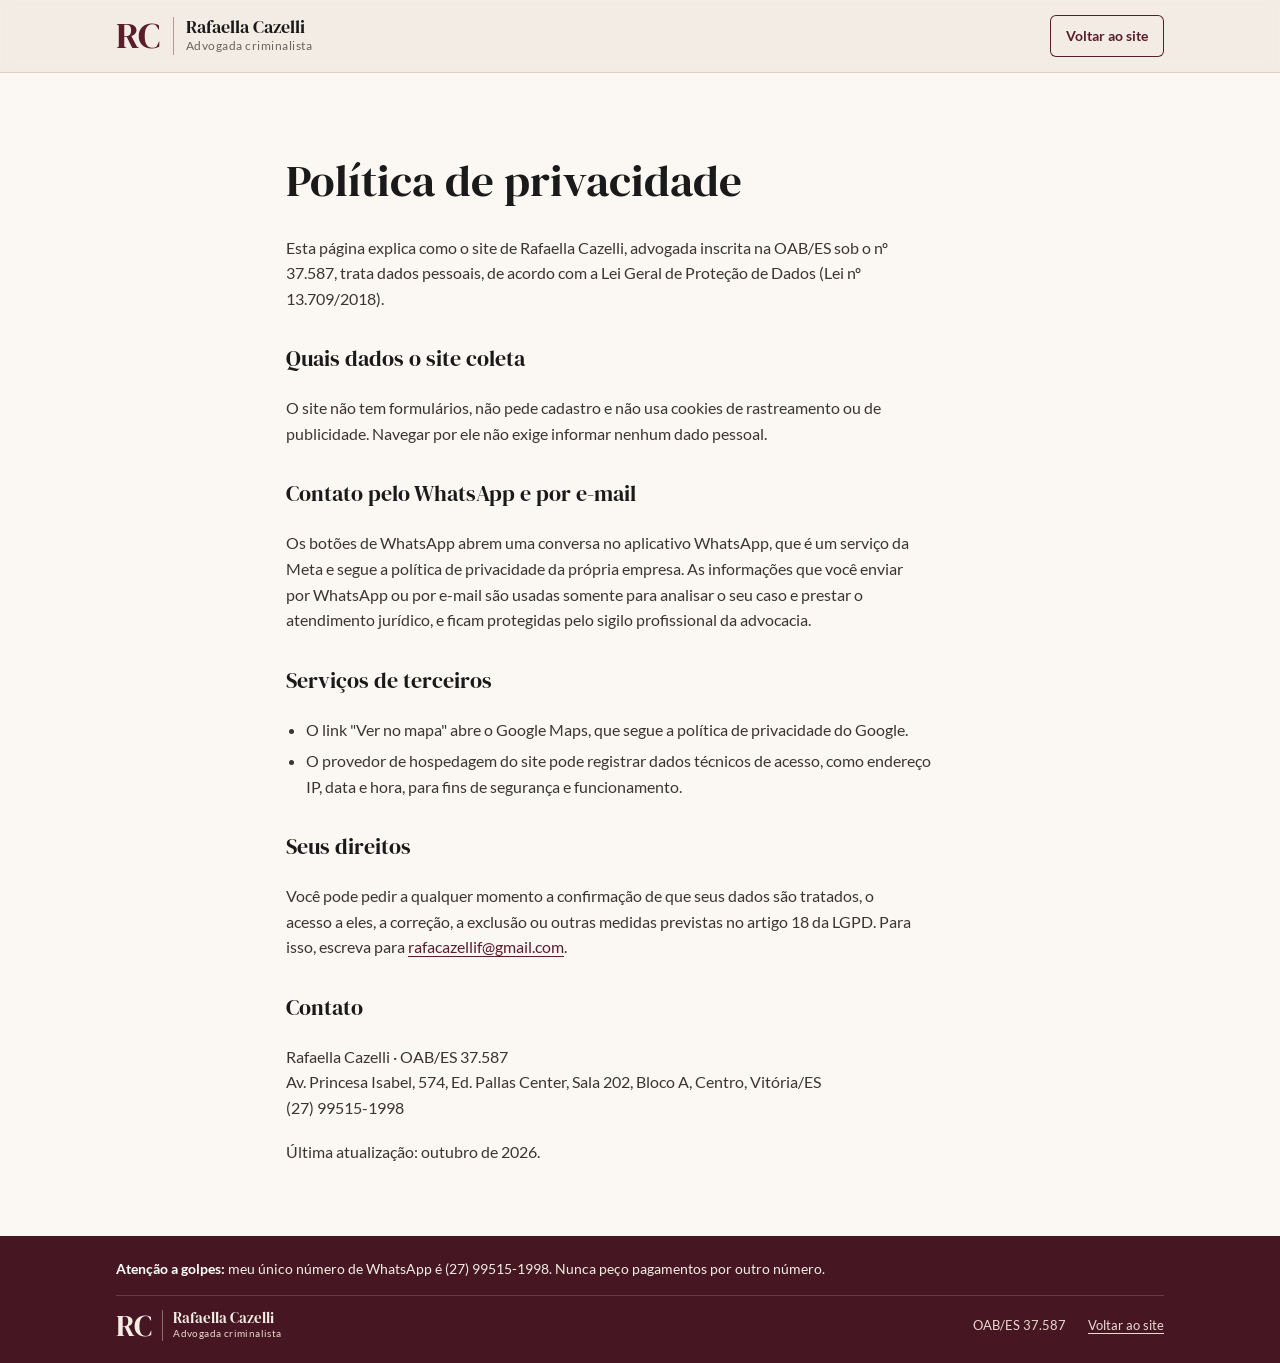
==== privacidade.html @ 1a7c9a2c "Hospeda as fontes no próprio site DM Serif Display e Lato passam a ser servidas de assets/fonts/ (wo" ====
<!doctype html>
<html lang="pt-BR">
<head>
  <meta charset="utf-8">
  <meta name="viewport" content="width=device-width, initial-scale=1, viewport-fit=cover">
  <meta http-equiv="Content-Security-Policy" content="default-src 'self'; script-src 'self'; style-src 'self'; font-src 'self'; img-src 'self' data:; connect-src 'none'; object-src 'none'; base-uri 'self'; form-action 'none'; upgrade-insecure-requests">
  <meta name="referrer" content="strict-origin-when-cross-origin">
  <title>Política de privacidade · Rafaella Cazelli</title>
  <meta name="description" content="Como o site de Rafaella Cazelli, advogada criminalista, trata dados pessoais.">
  <meta name="theme-color" content="#5a1e2b">
  <link rel="icon" type="image/png" sizes="32x32" href="assets/img/favicon-32.png">
  <link rel="apple-touch-icon" href="assets/img/apple-touch-icon.png">
  <link rel="preload" href="assets/fonts/dm-serif-display-400-latin.woff2" as="font" type="font/woff2" crossorigin>
  <link rel="preload" href="assets/fonts/lato-400-latin.woff2" as="font" type="font/woff2" crossorigin>
  <link rel="stylesheet" href="assets/css/fonts.css">
  <link rel="stylesheet" href="assets/css/style.css">
</head>
<body>
  <header class="nav">
    <div class="wrap">
      <a href="index.html" aria-label="Rafaella Cazelli, voltar ao site"><span class="lockup"><strong>RC</strong><i></i><span><b>Rafaella Cazelli</b>Advogada criminalista</span></span></a>
      <a class="btn small line" href="index.html">Voltar ao site</a>
    </div>
  </header>

  <main class="doc">
    <div class="wrap">
      <h1>Política de privacidade</h1>
      <p>Esta página explica como o site de Rafaella Cazelli, advogada inscrita na OAB/ES sob o nº 37.587, trata dados pessoais, de acordo com a Lei Geral de Proteção de Dados (Lei nº 13.709/2018).</p>

      <h2>Quais dados o site coleta</h2>
      <p>O site não tem formulários, não pede cadastro e não usa cookies de rastreamento ou de publicidade. Navegar por ele não exige informar nenhum dado pessoal.</p>

      <h2>Contato pelo WhatsApp e por e-mail</h2>
      <p>Os botões de WhatsApp abrem uma conversa no aplicativo WhatsApp, que é um serviço da Meta e segue a política de privacidade da própria empresa. As informações que você enviar por WhatsApp ou por e-mail são usadas somente para analisar o seu caso e prestar o atendimento jurídico, e ficam protegidas pelo sigilo profissional da advocacia.</p>

      <h2>Serviços de terceiros</h2>
      <ul>
        <li>O link "Ver no mapa" abre o Google Maps, que segue a política de privacidade do Google.</li>
        <li>O provedor de hospedagem do site pode registrar dados técnicos de acesso, como endereço IP, data e hora, para fins de segurança e funcionamento.</li>
      </ul>

      <h2>Seus direitos</h2>
      <p>Você pode pedir a qualquer momento a confirmação de que seus dados são tratados, o acesso a eles, a correção, a exclusão ou outras medidas previstas no artigo 18 da LGPD. Para isso, escreva para <a href="mailto:rafacazellif@gmail.com">rafacazellif@gmail.com</a>.</p>

      <h2>Contato</h2>
      <p>Rafaella Cazelli · OAB/ES 37.587<br>Av. Princesa Isabel, 574, Ed. Pallas Center, Sala 202, Bloco A, Centro, Vitória/ES<br>(27) 99515-1998</p>

      <p>Última atualização: outubro de 2026.</p>
    </div>
  </main>

  <footer class="footer">
    <div class="wrap">
      <p class="footer-alert"><b>Atenção a golpes:</b> meu único número de WhatsApp é (27) 99515-1998. Nunca peço pagamentos por outro número.</p>
      <span class="lockup on-dark small"><strong>RC</strong><i></i><span><b>Rafaella Cazelli</b>Advogada criminalista</span></span>
      <div class="footer-meta"><span>OAB/ES 37.587</span><a href="index.html">Voltar ao site</a></div>
    </div>
  </footer>
</body>
</html>
---- assets/css/fonts.css ----
/* Fontes servidas pelo próprio site (DM Serif Display e Lato, licença SIL Open Font License 1.1). */
/* DM Serif Display 400, latin-ext */
@font-face {
  font-family: "DM Serif Display";
  font-style: normal;
  font-weight: 400;
  font-display: swap;
  src: url("../fonts/dm-serif-display-400-latin-ext.woff2") format("woff2");
  unicode-range: U+0100-02BA, U+02BD-02C5, U+02C7-02CC, U+02CE-02D7, U+02DD-02FF, U+0304, U+0308, U+0329, U+1D00-1DBF, U+1E00-1E9F, U+1EF2-1EFF, U+2020, U+20A0-20AB, U+20AD-20C4, U+2113, U+2C60-2C7F, U+A720-A7FF;
}
/* DM Serif Display 400, latin */
@font-face {
  font-family: "DM Serif Display";
  font-style: normal;
  font-weight: 400;
  font-display: swap;
  src: url("../fonts/dm-serif-display-400-latin.woff2") format("woff2");
  unicode-range: U+0000-00FF, U+0131, U+0152-0153, U+02BB-02BC, U+02C6, U+02DA, U+02DC, U+0304, U+0308, U+0329, U+2000-206F, U+20AC, U+2122, U+2191, U+2193, U+2212, U+2215, U+FEFF, U+FFFD;
}
/* Lato 400, latin-ext */
@font-face {
  font-family: "Lato";
  font-style: normal;
  font-weight: 400;
  font-display: swap;
  src: url("../fonts/lato-400-latin-ext.woff2") format("woff2");
  unicode-range: U+0100-02BA, U+02BD-02C5, U+02C7-02CC, U+02CE-02D7, U+02DD-02FF, U+0304, U+0308, U+0329, U+1D00-1DBF, U+1E00-1E9F, U+1EF2-1EFF, U+2020, U+20A0-20AB, U+20AD-20C4, U+2113, U+2C60-2C7F, U+A720-A7FF;
}
/* Lato 400, latin */
@font-face {
  font-family: "Lato";
  font-style: normal;
  font-weight: 400;
  font-display: swap;
  src: url("../fonts/lato-400-latin.woff2") format("woff2");
  unicode-range: U+0000-00FF, U+0131, U+0152-0153, U+02BB-02BC, U+02C6, U+02DA, U+02DC, U+0304, U+0308, U+0329, U+2000-206F, U+20AC, U+2122, U+2191, U+2193, U+2212, U+2215, U+FEFF, U+FFFD;
}
/* Lato 700, latin-ext */
@font-face {
  font-family: "Lato";
  font-style: normal;
  font-weight: 700;
  font-display: swap;
  src: url("../fonts/lato-700-latin-ext.woff2") format("woff2");
  unicode-range: U+0100-02BA, U+02BD-02C5, U+02C7-02CC, U+02CE-02D7, U+02DD-02FF, U+0304, U+0308, U+0329, U+1D00-1DBF, U+1E00-1E9F, U+1EF2-1EFF, U+2020, U+20A0-20AB, U+20AD-20C4, U+2113, U+2C60-2C7F, U+A720-A7FF;
}
/* Lato 700, latin */
@font-face {
  font-family: "Lato";
  font-style: normal;
  font-weight: 700;
  font-display: swap;
  src: url("../fonts/lato-700-latin.woff2") format("woff2");
  unicode-range: U+0000-00FF, U+0131, U+0152-0153, U+02BB-02BC, U+02C6, U+02DA, U+02DC, U+0304, U+0308, U+0329, U+2000-206F, U+20AC, U+2122, U+2191, U+2193, U+2212, U+2215, U+FEFF, U+FFFD;
}
---- assets/css/style.css ----
/* Rafaella Cazelli · Advocacia Criminal
   Identidade: bordô, creme, cinza-quente e preto.
   Títulos em DM Serif Display, texto em Lato. */

:root {
  --wine: #5a1e2b;
  --wine-d: #461722;
  --cream: #f3ede4;
  --paper: #fbf8f3;
  --white: #ffffff;
  --stone: #6b625a;
  --ink: #1a1a1a;
  --body: #3b3532;
  --rule: #ddd2c3;
  --blush: #ecd9d0;
  --live: #2f8a57;

  --serif: "DM Serif Display", Georgia, "Times New Roman", serif;
  --sans: "Lato", system-ui, -apple-system, "Segoe UI", sans-serif;

  --gutter: clamp(16px, 5vw, 56px);
  --max: 1160px;
  --nav-h: 72px;

  color-scheme: light;
}

*, *::before, *::after { box-sizing: border-box; }

html { -webkit-text-size-adjust: 100%; }
@media (prefers-reduced-motion: no-preference) { html { scroll-behavior: smooth; } }

body {
  margin: 0;
  background: var(--cream);
  color: var(--ink);
  font-family: var(--sans);
  font-size: 16px;
  line-height: 1.6;
}

img { display: block; max-width: 100%; height: auto; }
[hidden] { display: none !important; }
a { color: inherit; text-decoration: none; }
button { font: inherit; color: inherit; }
h1, h2, h3 { font-family: var(--serif); font-weight: 400; margin: 0; text-wrap: balance; }
p { margin: 0; }

a:focus-visible, button:focus-visible, summary:focus-visible {
  outline: 2px solid var(--wine);
  outline-offset: 3px;
}

.wrap { width: 100%; max-width: var(--max); margin-inline: auto; padding-inline: var(--gutter); }

.skip {
  position: absolute; left: 16px; top: -60px; z-index: 50;
  background: var(--wine); color: var(--cream); padding: 10px 16px; border-radius: 6px; font-weight: 700;
}
.skip:focus { top: 12px; }

[id] { scroll-margin-top: calc(var(--nav-h) - 4px); }

/* ---------- Logotipo: RC + filete + nome e profissão ---------- */
.lockup { display: inline-flex; align-items: center; gap: 0.75em; font-size: 16px; flex: none; }
.lockup strong { font-family: var(--serif); font-weight: 400; font-size: 2.3em; line-height: 1; letter-spacing: 0.01em; color: var(--wine); }
.lockup i { width: 1px; align-self: stretch; background: currentColor; opacity: 0.4; color: var(--wine); }
.lockup span { display: grid; font-size: 0.78em; line-height: 1.35; letter-spacing: 0.04em; color: var(--stone); }
.lockup span b { font-family: var(--serif); font-weight: 400; font-size: 1.45em; line-height: 1.15; letter-spacing: 0; color: var(--ink); }
.lockup.on-dark strong, .lockup.on-dark i { color: var(--cream); }
.lockup.on-dark span { color: var(--blush); }
.lockup.on-dark span b { color: var(--cream); }
.lockup.small { font-size: 13px; }

/* ---------- Botões ---------- */
.btn {
  display: inline-block; padding: 13px 22px; border-radius: 6px;
  background: var(--wine); color: var(--cream);
  font-size: 15px; font-weight: 700; white-space: nowrap;
  transition: background-color .15s ease;
}
.btn:hover { background: var(--wine-d); }
.btn.line { background: transparent; color: var(--wine); box-shadow: inset 0 0 0 1px var(--wine); }
.btn.line:hover { background: rgba(90, 30, 43, 0.07); }
.btn.small { padding: 10px 16px; font-size: 14px; }

/* ---------- Topo fixo ---------- */
.nav {
  position: sticky; top: 0; z-index: 20;
  background: rgba(243, 237, 228, 0.95);
  backdrop-filter: blur(6px);
  border-bottom: 1px solid var(--rule);
}
.nav .wrap { display: flex; align-items: center; justify-content: space-between; gap: 16px; min-height: var(--nav-h); position: relative; }
.nav-links { display: flex; gap: 26px; font-size: 15px; color: var(--stone); }
.nav-links a { padding-block: 4px; border-bottom: 1px solid transparent; transition: color .15s ease, border-color .15s ease; }
.nav-links a:hover { color: var(--wine); }
.nav-links a.is-active { color: var(--wine); border-bottom-color: var(--wine); }

.menu-btn {
  display: none; align-items: center; justify-content: center; flex-direction: column; gap: 4px;
  width: 44px; height: 44px; border: 1px solid var(--rule); border-radius: 6px; background: var(--paper); cursor: pointer;
}
.menu-btn span { width: 18px; height: 2px; background: var(--wine); transition: transform .2s ease, opacity .2s ease; }
.menu-btn[aria-expanded="true"] span:nth-child(1) { transform: translateY(6px) rotate(45deg); }
.menu-btn[aria-expanded="true"] span:nth-child(2) { opacity: 0; }
.menu-btn[aria-expanded="true"] span:nth-child(3) { transform: translateY(-6px) rotate(-45deg); }

.sr-only { position: absolute; width: 1px; height: 1px; overflow: hidden; clip-path: inset(50%); white-space: nowrap; }

/* ---------- Animações ---------- */
@keyframes rise { from { opacity: 0; transform: translateY(14px); } to { opacity: 1; transform: none; } }
@keyframes reveal { from { opacity: 0; transform: translateY(-4px); } to { opacity: 1; transform: none; } }
@keyframes pulse { from { transform: scale(1); opacity: .6; } to { transform: scale(2.6); opacity: 0; } }

/* ---------- Abertura ---------- */
.hero .wrap {
  display: grid; grid-template-columns: minmax(0, 1.2fr) minmax(0, 1fr);
  gap: clamp(28px, 5vw, 72px); align-items: center;
  padding-block: clamp(36px, 7vw, 88px);
}
.hero-text { display: grid; gap: 18px; }
.hero-text > * { animation: rise .7s cubic-bezier(.2, .7, .2, 1) both; }
.hero-text > :nth-child(2) { animation-delay: .08s; }
.hero-text > :nth-child(3) { animation-delay: .16s; }
.hero-text > :nth-child(4) { animation-delay: .24s; }
.kicker { font-size: 16px; font-weight: 700; color: var(--wine); }
.hero h1 { font-size: clamp(2.2rem, 4.8vw, 3.6rem); line-height: 1.06; color: var(--ink); }
.hero-text > p:not(.kicker) { color: var(--stone); font-size: 17px; max-width: 46ch; }
.btns { display: flex; flex-wrap: wrap; gap: 12px; margin-top: 6px; }

.hero-photo { position: relative; animation: rise .7s .12s cubic-bezier(.2, .7, .2, 1) both; }
.hero-photo .frame {
  aspect-ratio: 4 / 5; border-radius: 8px; overflow: hidden;
  background: linear-gradient(160deg, #e4d7c6, #cdb9a3);
}
.hero-photo img { width: 100%; height: 100%; object-fit: cover; object-position: center top; }
.badge {
  position: absolute; left: -20px; bottom: 28px;
  display: flex; align-items: center; gap: 12px;
  background: var(--paper); padding: 13px 18px; border-left: 3px solid var(--wine);
  box-shadow: 0 10px 30px rgba(90, 30, 43, 0.12);
  font-size: 13px; color: var(--stone);
}
.badge div { display: grid; }
.badge b { color: var(--ink); font-size: 14px; }
.live { position: relative; width: 10px; height: 10px; border-radius: 50%; background: var(--live); flex: none; }
.live::after { content: ""; position: absolute; inset: 0; border-radius: 50%; background: var(--live); animation: pulse 2s ease-out infinite; }

/* ---------- Seções ---------- */
.section { padding-block: clamp(44px, 7vw, 88px); }
.section.paper { background: var(--paper); }
.section-head { display: grid; gap: 8px; margin-bottom: 28px; }
.section-head h2, .contact h2 { font-size: clamp(1.8rem, 3.4vw, 2.4rem); line-height: 1.15; }
.hint { font-size: 15px; color: var(--stone); }

/* ---------- Áreas de atuação (abas) ---------- */
.tabs { display: flex; flex-wrap: wrap; gap: 2px 6px; border-bottom: 1px solid var(--rule); margin-bottom: 26px; }
html:not(.js) .tabs { display: none; }
.tab {
  border: 0; background: none; padding: 12px 14px; margin-bottom: -1px; cursor: pointer;
  font-size: 15.5px; color: var(--stone); border-bottom: 2px solid transparent;
  transition: color .15s ease, border-color .15s ease, background-color .15s ease;
}
.tab:hover { color: var(--wine); }
.tab[aria-selected="true"] { color: var(--wine); font-weight: 700; border-bottom-color: var(--wine); }
.tab-panel { animation: reveal .25s ease-out; }
.tab-panel + .tab-panel { margin-top: 28px; }
.js .tab-panel + .tab-panel { margin-top: 0; }
.tab-panel:focus-visible { outline: 2px solid var(--wine); outline-offset: 6px; }
.panel-title { font-size: 1.4rem; margin-bottom: 14px; }
.js .panel-title { position: absolute; width: 1px; height: 1px; overflow: hidden; clip-path: inset(50%); white-space: nowrap; }
.cards { display: grid; grid-template-columns: repeat(auto-fill, minmax(min(100%, 300px), 1fr)); gap: 14px; }
.card { background: var(--white); border: 1px solid var(--rule); border-radius: 6px; padding: 22px; display: grid; gap: 8px; align-content: start; }
.card h4 { font-family: var(--serif); font-weight: 400; margin: 0; font-size: 1.3rem; line-height: 1.2; color: var(--wine); }
.card p { font-size: 15px; color: var(--stone); }
.text-link { justify-self: start; margin-top: 4px; font-size: 14.5px; font-weight: 700; color: var(--wine); text-decoration: underline; text-underline-offset: 4px; }

.area-wide {
  margin-top: 28px; display: grid; gap: 12px; padding: 30px 28px;
  background: var(--white); border: 1px solid var(--rule); border-left: 3px solid var(--wine); border-radius: 6px;
}
.area-wide h3 { font-size: 1.75rem; color: var(--wine); line-height: 1.2; }
.area-wide p { font-size: 15.5px; color: var(--stone); max-width: 72ch; }
.area-wide .btn { justify-self: start; margin-top: 6px; }

/* ---------- Sobre ---------- */
.about .wrap { display: grid; grid-template-columns: minmax(0, 1fr) minmax(0, 1.5fr); gap: clamp(28px, 5vw, 64px); align-items: center; }
.about .frame { aspect-ratio: 1; border-radius: 8px; overflow: hidden; background: #cdb9a3; }
.about .frame img { width: 100%; height: 100%; object-fit: cover; object-position: 35% center; }
.about-text { display: grid; gap: 14px; }
.about-text h2 { font-size: clamp(1.8rem, 3.4vw, 2.4rem); }
.about-text p { color: var(--stone); font-size: 17px; max-width: 58ch; }

/* ---------- Dúvidas ---------- */
.faq { display: grid; max-width: 800px; border-top: 1px solid var(--rule); }
.faq details { border-bottom: 1px solid var(--rule); padding-block: 16px; }
.faq summary { cursor: pointer; font-weight: 700; font-size: 16.5px; list-style: none; display: flex; justify-content: space-between; gap: 16px; }
.faq summary::-webkit-details-marker { display: none; }
.faq summary::after { content: "+"; color: var(--wine); font-weight: 400; font-size: 22px; line-height: 1; }
.faq details[open] summary::after { content: "−"; }
.faq details p { margin-top: 10px; font-size: 15.5px; color: var(--stone); max-width: 68ch; animation: reveal .25s ease-out; }

/* ---------- Contato ---------- */
.contact { background: var(--wine); color: var(--cream); }
.contact .wrap { display: grid; gap: 28px; padding-block: clamp(44px, 6vw, 72px); }
.contact-cols { display: grid; grid-template-columns: repeat(3, minmax(0, 1fr)); gap: 24px; }
.contact-cols div { display: grid; gap: 2px; align-content: start; border-top: 1px solid rgba(243, 237, 228, 0.25); padding-top: 14px; min-width: 0; overflow-wrap: anywhere; }
.contact-cols small { font-size: 13.5px; color: var(--blush); }
.contact-cols span { font-size: 16px; }
.act {
  justify-self: start; margin-top: 12px; padding: 0 0 2px; border: 0;
  border-bottom: 1px solid rgba(243, 237, 228, 0.5); background: none;
  color: var(--cream); font-size: 14.5px; font-weight: 700; cursor: pointer; transition: border-color .15s ease;
}
.act:hover { border-bottom-color: var(--cream); }

/* ---------- Rodapé ---------- */
.footer { background: var(--wine-d); color: var(--blush); font-size: 13px; }
.footer .wrap { display: flex; flex-wrap: wrap; justify-content: space-between; align-items: center; gap: 14px 24px; padding-block: 22px; }
.footer-meta { display: flex; flex-wrap: wrap; gap: 4px 22px; }
.footer-alert {
  flex: 1 1 100%; margin: 0; padding-bottom: 16px; border-bottom: 1px solid rgba(243, 237, 228, 0.18);
  font-size: 14px; line-height: 1.5; color: var(--cream);
}
.footer-alert b { color: var(--white); }
.footer-meta a { text-decoration: underline; text-underline-offset: 3px; }

/* ---------- WhatsApp flutuante ---------- */
.float {
  position: fixed; right: 16px; bottom: calc(16px + env(safe-area-inset-bottom, 0px)); z-index: 30;
  display: inline-flex; align-items: center; gap: 8px; padding: 12px 18px 12px 14px; border-radius: 999px;
  background: var(--paper); color: var(--wine); border: 1.5px solid var(--wine);
  font-size: 15px; font-weight: 700; box-shadow: 0 8px 24px rgba(58, 17, 26, 0.28);
  transition: background-color .15s ease, color .15s ease, opacity .2s ease, transform .2s ease;
}
.float:hover { background: var(--wine); color: var(--cream); }
.float svg { width: 20px; height: 20px; }
.float.is-hidden { opacity: 0; transform: translateY(12px); pointer-events: none; }

.toast {
  position: fixed; left: 50%; bottom: calc(24px + env(safe-area-inset-bottom, 0px)); transform: translateX(-50%); z-index: 40;
  background: var(--ink); color: var(--cream); padding: 9px 16px; border-radius: 999px; font-size: 14px;
}

/* ---------- Página de texto (privacidade) ---------- */
.doc { background: var(--paper); }
.doc .wrap { max-width: 820px; padding-block: clamp(40px, 6vw, 72px); display: grid; gap: 18px; }
.doc h1 { font-size: clamp(2rem, 4vw, 2.8rem); }
.doc h2 { font-size: 1.4rem; margin-top: 12px; }
.doc p, .doc li { color: var(--body); max-width: 70ch; }
.doc ul { margin: 0; padding-left: 20px; display: grid; gap: 6px; }
.doc a { color: var(--wine); text-decoration: underline; text-underline-offset: 3px; }

/* ---------- Responsivo ---------- */
@media (max-width: 860px) {
  :root { --nav-h: 66px; }
  .nav-links {
    display: none; position: absolute; top: 100%; left: 0; right: 0;
    flex-direction: column; gap: 0; padding: 4px var(--gutter) 12px;
    background: var(--cream); border-bottom: 1px solid var(--rule); box-shadow: 0 12px 24px rgba(58, 17, 26, 0.08);
  }
  .nav-links.open { display: flex; animation: reveal .2s ease-out; }
  .nav-links a { padding-block: 13px; border-bottom: 1px solid var(--rule); font-size: 16px; }
  .nav-links a:last-child { border-bottom: 0; }
  .nav-links a.is-active { border-bottom-color: var(--rule); }
  .menu-btn { display: inline-flex; }
  .nav .btn { margin-left: auto; }

  .hero .wrap, .about .wrap { grid-template-columns: minmax(0, 1fr); }
  .hero-photo .frame { aspect-ratio: 1; }
  .badge { left: 12px; bottom: 16px; }
  .about .frame { aspect-ratio: 16 / 10; }
}
@media (max-width: 600px) {
  .nav .btn { display: none; }
  .contact-cols { grid-template-columns: minmax(0, 1fr); }
  .tabs { border-bottom: 0; gap: 8px; }
  .tab { margin: 0; padding: 8px 14px; font-size: 14.5px; border: 1px solid var(--rule); border-radius: 999px; background: var(--white); }
  .tab[aria-selected="true"] { background: var(--wine); color: var(--cream); border-color: var(--wine); }
  .card { padding: 20px; }
  .area-wide { padding: 22px 20px; }
  .float span { position: absolute; width: 1px; height: 1px; overflow: hidden; clip-path: inset(50%); }
  .float { padding: 14px; }
}
@media (prefers-reduced-motion: reduce) {
  *, *::before, *::after { animation: none !important; transition: none !important; }
}
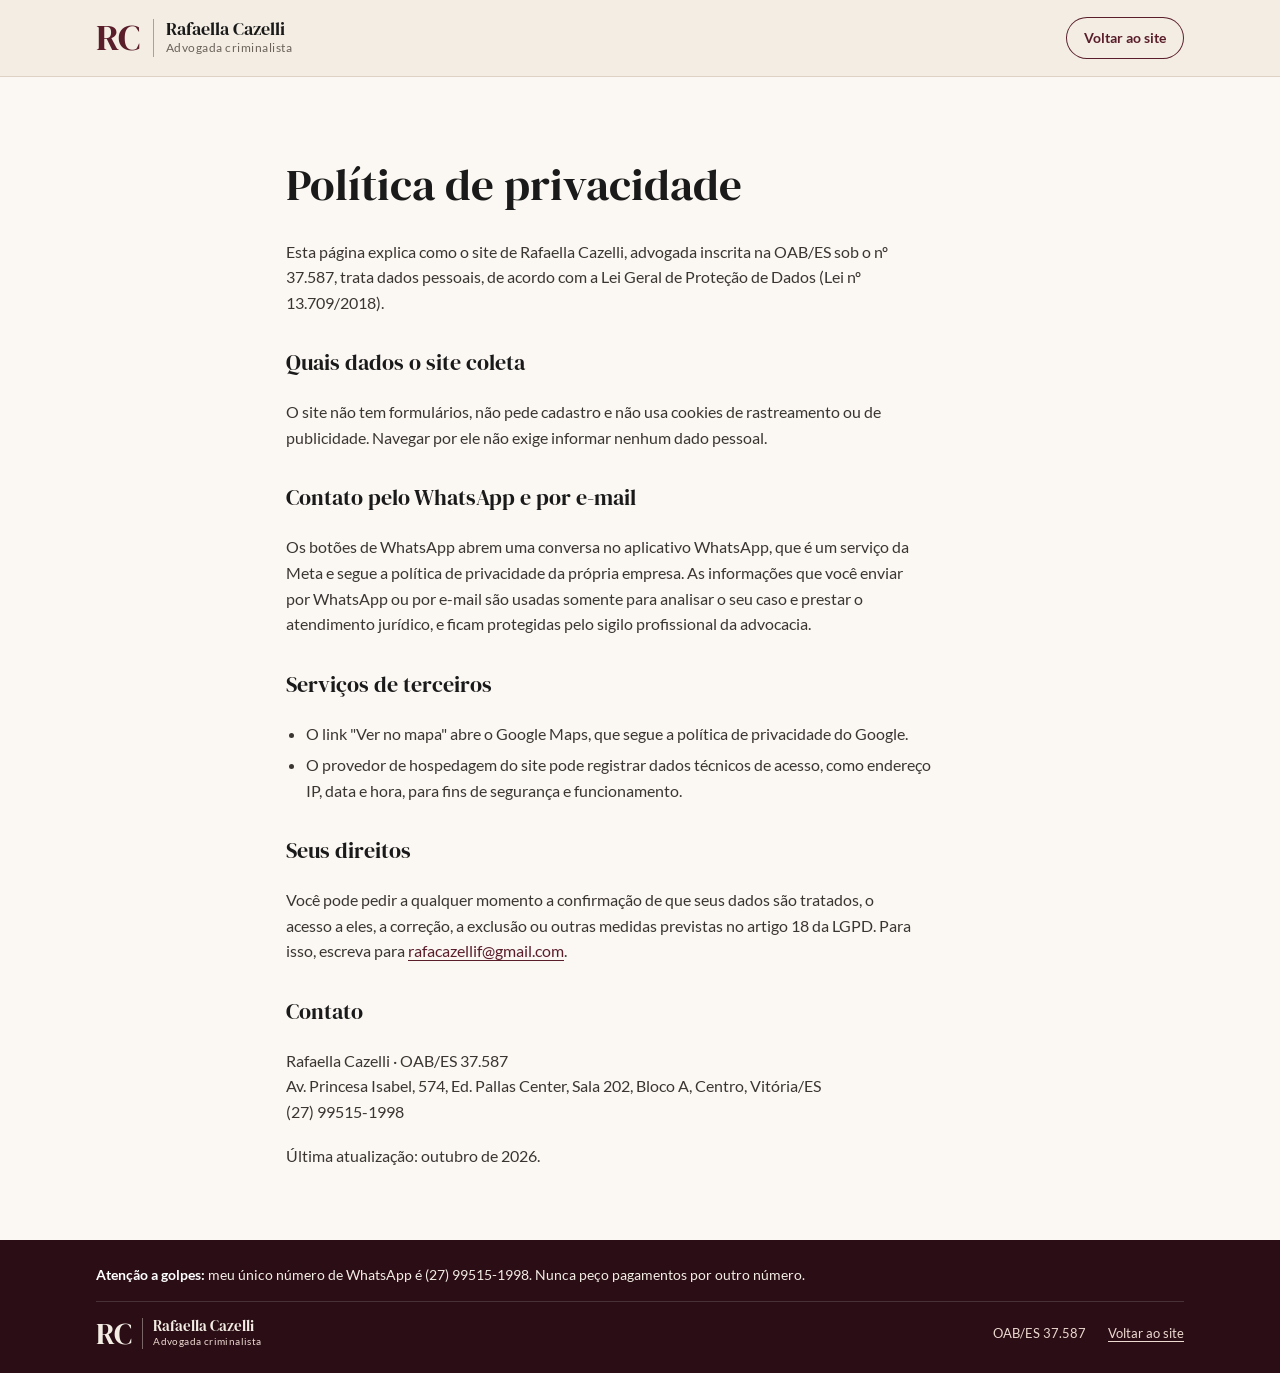
==== commit fc953afd: "Redesenha o site com abertura interativa e novas seções - Abertura bordô escura com textura, monogra" ====
--- a/privacidade.html
+++ b/privacidade.html
@@ -16,7 +16,7 @@
   <link rel="stylesheet" href="assets/css/style.css">
 </head>
 <body>
-  <header class="nav">
+  <header class="nav is-solid is-static">
     <div class="wrap">
       <a href="index.html" aria-label="Rafaella Cazelli, voltar ao site"><span class="lockup"><strong>RC</strong><i></i><span><b>Rafaella Cazelli</b>Advogada criminalista</span></span></a>
       <a class="btn small line" href="index.html">Voltar ao site</a>
--- a/assets/css/style.css
+++ b/assets/css/style.css
@@ -1,10 +1,13 @@
 /* Rafaella Cazelli · Advocacia Criminal
-   Identidade: bordô, creme, cinza-quente e preto.
+   Conceito: o caminho de um processo criminal. Topo bordô escuro com a foto em arco,
+   o prazo de 24 horas da custódia como peça central e seções claras e calmas em volta.
    Títulos em DM Serif Display, texto em Lato. */
 
 :root {
   --wine: #5a1e2b;
   --wine-d: #461722;
+  --wine-dd: #2a0d15;
+  --wine-l: #7a3343;
   --cream: #f3ede4;
   --paper: #fbf8f3;
   --white: #ffffff;
@@ -13,20 +16,21 @@
   --body: #3b3532;
   --rule: #ddd2c3;
   --blush: #ecd9d0;
+  --rose: #d6ada2;
   --live: #2f8a57;
 
   --serif: "DM Serif Display", Georgia, "Times New Roman", serif;
   --sans: "Lato", system-ui, -apple-system, "Segoe UI", sans-serif;
 
   --gutter: clamp(16px, 5vw, 56px);
-  --max: 1160px;
-  --nav-h: 72px;
+  --max: 1200px;
+  --nav-h: 76px;
+  --ease: cubic-bezier(.2, .7, .2, 1);
 
   color-scheme: light;
 }
 
 *, *::before, *::after { box-sizing: border-box; }
-
 html { -webkit-text-size-adjust: 100%; }
 @media (prefers-reduced-motion: no-preference) { html { scroll-behavior: smooth; } }
 
@@ -37,36 +41,60 @@
   font-family: var(--sans);
   font-size: 16px;
   line-height: 1.6;
+  -webkit-font-smoothing: antialiased;
 }
 
 img { display: block; max-width: 100%; height: auto; }
 [hidden] { display: none !important; }
 a { color: inherit; text-decoration: none; }
 button { font: inherit; color: inherit; }
-h1, h2, h3 { font-family: var(--serif); font-weight: 400; margin: 0; text-wrap: balance; }
+h1, h2, h3, h4 { font-family: var(--serif); font-weight: 400; margin: 0; text-wrap: balance; }
 p { margin: 0; }
-
-a:focus-visible, button:focus-visible, summary:focus-visible {
+::selection { background: var(--wine); color: var(--cream); }
+
+a:focus-visible, button:focus-visible, summary:focus-visible, [tabindex]:focus-visible {
   outline: 2px solid var(--wine);
   outline-offset: 3px;
 }
-
-.wrap { width: 100%; max-width: var(--max); margin-inline: auto; padding-inline: var(--gutter); }
+.hero a:focus-visible, .contact a:focus-visible, .contact button:focus-visible, .nav:not(.is-solid) a:focus-visible { outline-color: var(--cream); }
+
+.wrap {
+  width: 100%; max-width: var(--max); margin-inline: auto;
+  padding-left: max(var(--gutter), env(safe-area-inset-left, 0px));
+  padding-right: max(var(--gutter), env(safe-area-inset-right, 0px));
+}
 
 .skip {
-  position: absolute; left: 16px; top: -60px; z-index: 50;
+  position: absolute; left: 16px; top: -60px; z-index: 60;
   background: var(--wine); color: var(--cream); padding: 10px 16px; border-radius: 6px; font-weight: 700;
 }
 .skip:focus { top: 12px; }
-
-[id] { scroll-margin-top: calc(var(--nav-h) - 4px); }
-
-/* ---------- Logotipo: RC + filete + nome e profissão ---------- */
+.sr-only { position: absolute; width: 1px; height: 1px; overflow: hidden; clip-path: inset(50%); white-space: nowrap; }
+
+[id] { scroll-margin-top: calc(var(--nav-h) - 2px); }
+
+/* ---------- Animações ---------- */
+@keyframes rise { from { opacity: 0; transform: translateY(18px); } to { opacity: 1; transform: none; } }
+@keyframes word { from { opacity: 0; transform: translateY(0.55em) rotate(2deg); } to { opacity: 1; transform: none; } }
+@keyframes reveal { from { opacity: 0; transform: translateY(-4px); } to { opacity: 1; transform: none; } }
+@keyframes pulse { from { transform: scale(1); opacity: .6; } to { transform: scale(2.8); opacity: 0; } }
+@keyframes ticker { to { transform: translateX(-50%); } }
+@keyframes cardIn { from { opacity: 0; transform: translateY(16px); } to { opacity: 1; transform: none; } }
+
+/* Revelação ao rolar: só some o que ainda está fora da tela quando a página abre */
+.pre { opacity: 0; transform: translateY(26px); }
+.pre.is-in { opacity: 1; transform: none; transition: opacity .8s var(--ease), transform .8s var(--ease); }
+.pre-clip { clip-path: inset(0 0 100% 0); }
+.pre-clip.is-in { clip-path: inset(0 0 0 0); transition: clip-path 1.1s var(--ease); }
+
+.split .w { display: inline-block; white-space: pre; animation: word .8s var(--ease) both; }
+
+/* ---------- Logotipo ---------- */
 .lockup { display: inline-flex; align-items: center; gap: 0.75em; font-size: 16px; flex: none; }
-.lockup strong { font-family: var(--serif); font-weight: 400; font-size: 2.3em; line-height: 1; letter-spacing: 0.01em; color: var(--wine); }
+.lockup strong { font-family: var(--serif); font-weight: 400; font-size: 2.3em; line-height: 1; letter-spacing: 0.01em; color: var(--wine); transition: color .3s ease; }
 .lockup i { width: 1px; align-self: stretch; background: currentColor; opacity: 0.4; color: var(--wine); }
-.lockup span { display: grid; font-size: 0.78em; line-height: 1.35; letter-spacing: 0.04em; color: var(--stone); }
-.lockup span b { font-family: var(--serif); font-weight: 400; font-size: 1.45em; line-height: 1.15; letter-spacing: 0; color: var(--ink); }
+.lockup span { display: grid; font-size: 0.78em; line-height: 1.35; letter-spacing: 0.04em; color: var(--stone); transition: color .3s ease; }
+.lockup span b { font-family: var(--serif); font-weight: 400; font-size: 1.45em; line-height: 1.15; letter-spacing: 0; color: var(--ink); transition: color .3s ease; }
 .lockup.on-dark strong, .lockup.on-dark i { color: var(--cream); }
 .lockup.on-dark span { color: var(--blush); }
 .lockup.on-dark span b { color: var(--cream); }
@@ -74,173 +102,351 @@
 
 /* ---------- Botões ---------- */
 .btn {
-  display: inline-block; padding: 13px 22px; border-radius: 6px;
+  position: relative; display: inline-flex; align-items: center; gap: 10px;
+  padding: 14px 24px; border-radius: 999px; border: 0; cursor: pointer;
   background: var(--wine); color: var(--cream);
-  font-size: 15px; font-weight: 700; white-space: nowrap;
-  transition: background-color .15s ease;
-}
-.btn:hover { background: var(--wine-d); }
+  font-size: 15.5px; font-weight: 700; white-space: nowrap;
+  transition: background-color .2s ease, color .2s ease, box-shadow .2s ease, transform .25s var(--ease);
+}
+.btn svg { width: 19px; height: 19px; flex: none; }
+.btn:hover { background: var(--wine-d); box-shadow: 0 10px 24px rgba(58, 17, 26, 0.25); }
+.btn.light { background: var(--cream); color: var(--wine); }
+.btn.light:hover { background: var(--white); box-shadow: 0 12px 30px rgba(0, 0, 0, 0.3); }
+.btn.ghost { background: transparent; color: var(--cream); box-shadow: inset 0 0 0 1px rgba(243, 237, 228, 0.45); }
+.btn.ghost:hover { background: rgba(243, 237, 228, 0.1); box-shadow: inset 0 0 0 1px var(--cream); }
 .btn.line { background: transparent; color: var(--wine); box-shadow: inset 0 0 0 1px var(--wine); }
 .btn.line:hover { background: rgba(90, 30, 43, 0.07); }
-.btn.small { padding: 10px 16px; font-size: 14px; }
+.btn.small { padding: 10px 18px; font-size: 14px; }
 
 /* ---------- Topo fixo ---------- */
 .nav {
-  position: sticky; top: 0; z-index: 20;
-  background: rgba(243, 237, 228, 0.95);
-  backdrop-filter: blur(6px);
-  border-bottom: 1px solid var(--rule);
+  position: fixed; top: 0; left: 0; right: 0; z-index: 40;
+  padding-top: env(safe-area-inset-top, 0px);
+  color: var(--cream);
+  border-bottom: 1px solid transparent;
+  transition: background-color .35s ease, border-color .35s ease, color .35s ease, backdrop-filter .35s ease;
 }
 .nav .wrap { display: flex; align-items: center; justify-content: space-between; gap: 16px; min-height: var(--nav-h); position: relative; }
-.nav-links { display: flex; gap: 26px; font-size: 15px; color: var(--stone); }
-.nav-links a { padding-block: 4px; border-bottom: 1px solid transparent; transition: color .15s ease, border-color .15s ease; }
-.nav-links a:hover { color: var(--wine); }
-.nav-links a.is-active { color: var(--wine); border-bottom-color: var(--wine); }
+.nav.is-solid { background: rgba(243, 237, 228, 0.94); backdrop-filter: blur(10px); border-bottom-color: var(--rule); color: var(--ink); }
+.nav.is-static { position: sticky; }
+.nav:not(.is-solid) .lockup strong, .nav:not(.is-solid) .lockup i, .nav:not(.is-solid) .lockup span b { color: var(--cream); }
+.nav:not(.is-solid) .lockup span { color: var(--blush); }
+
+.nav-links { display: flex; gap: 28px; font-size: 15px; }
+.nav-links a { position: relative; padding-block: 6px; opacity: .78; transition: opacity .2s ease, color .2s ease; }
+.nav-links a::after {
+  content: ""; position: absolute; left: 0; right: 0; bottom: 0; height: 1.5px; background: currentColor;
+  transform: scaleX(0); transform-origin: left; transition: transform .35s var(--ease);
+}
+.nav-links a:hover, .nav-links a.is-active { opacity: 1; }
+.nav-links a:hover::after, .nav-links a.is-active::after { transform: scaleX(1); }
+.nav.is-solid .nav-links a { color: var(--stone); opacity: 1; }
+.nav.is-solid .nav-links a:hover, .nav.is-solid .nav-links a.is-active { color: var(--wine); }
+
+.nav:not(.is-solid) .nav-wa { background: var(--cream); color: var(--wine); }
+.nav:not(.is-solid) .nav-wa:hover { background: var(--white); }
+
+.progress {
+  position: absolute; left: 0; bottom: -1px; height: 2px; width: 100%;
+  background: currentColor; transform-origin: left; transform: scaleX(0); opacity: .8;
+}
+.nav.is-solid .progress { background: var(--wine); }
 
 .menu-btn {
   display: none; align-items: center; justify-content: center; flex-direction: column; gap: 4px;
-  width: 44px; height: 44px; border: 1px solid var(--rule); border-radius: 6px; background: var(--paper); cursor: pointer;
-}
-.menu-btn span { width: 18px; height: 2px; background: var(--wine); transition: transform .2s ease, opacity .2s ease; }
+  width: 44px; height: 44px; border-radius: 999px; cursor: pointer;
+  border: 1px solid rgba(243, 237, 228, 0.4); background: transparent;
+}
+.menu-btn span { width: 18px; height: 2px; background: currentColor; transition: transform .25s ease, opacity .25s ease; }
+.nav.is-solid .menu-btn { border-color: var(--rule); background: var(--paper); color: var(--wine); }
 .menu-btn[aria-expanded="true"] span:nth-child(1) { transform: translateY(6px) rotate(45deg); }
 .menu-btn[aria-expanded="true"] span:nth-child(2) { opacity: 0; }
 .menu-btn[aria-expanded="true"] span:nth-child(3) { transform: translateY(-6px) rotate(-45deg); }
 
-.sr-only { position: absolute; width: 1px; height: 1px; overflow: hidden; clip-path: inset(50%); white-space: nowrap; }
-
-/* ---------- Animações ---------- */
-@keyframes rise { from { opacity: 0; transform: translateY(14px); } to { opacity: 1; transform: none; } }
-@keyframes reveal { from { opacity: 0; transform: translateY(-4px); } to { opacity: 1; transform: none; } }
-@keyframes pulse { from { transform: scale(1); opacity: .6; } to { transform: scale(2.6); opacity: 0; } }
-
-/* ---------- Abertura ---------- */
-.hero .wrap {
-  display: grid; grid-template-columns: minmax(0, 1.2fr) minmax(0, 1fr);
-  gap: clamp(28px, 5vw, 72px); align-items: center;
-  padding-block: clamp(36px, 7vw, 88px);
-}
-.hero-text { display: grid; gap: 18px; }
-.hero-text > * { animation: rise .7s cubic-bezier(.2, .7, .2, 1) both; }
-.hero-text > :nth-child(2) { animation-delay: .08s; }
-.hero-text > :nth-child(3) { animation-delay: .16s; }
-.hero-text > :nth-child(4) { animation-delay: .24s; }
-.kicker { font-size: 16px; font-weight: 700; color: var(--wine); }
-.hero h1 { font-size: clamp(2.2rem, 4.8vw, 3.6rem); line-height: 1.06; color: var(--ink); }
-.hero-text > p:not(.kicker) { color: var(--stone); font-size: 17px; max-width: 46ch; }
-.btns { display: flex; flex-wrap: wrap; gap: 12px; margin-top: 6px; }
-
-.hero-photo { position: relative; animation: rise .7s .12s cubic-bezier(.2, .7, .2, 1) both; }
-.hero-photo .frame {
-  aspect-ratio: 4 / 5; border-radius: 8px; overflow: hidden;
-  background: linear-gradient(160deg, #e4d7c6, #cdb9a3);
-}
-.hero-photo img { width: 100%; height: 100%; object-fit: cover; object-position: center top; }
-.badge {
-  position: absolute; left: -20px; bottom: 28px;
-  display: flex; align-items: center; gap: 12px;
-  background: var(--paper); padding: 13px 18px; border-left: 3px solid var(--wine);
-  box-shadow: 0 10px 30px rgba(90, 30, 43, 0.12);
-  font-size: 13px; color: var(--stone);
-}
-.badge div { display: grid; }
-.badge b { color: var(--ink); font-size: 14px; }
-.live { position: relative; width: 10px; height: 10px; border-radius: 50%; background: var(--live); flex: none; }
-.live::after { content: ""; position: absolute; inset: 0; border-radius: 50%; background: var(--live); animation: pulse 2s ease-out infinite; }
+/* ---------- Abertura (bordô escuro) ---------- */
+.hero {
+  position: relative; isolation: isolate; overflow: hidden;
+  color: var(--cream);
+  background:
+    radial-gradient(90% 70% at 78% 18%, rgba(122, 51, 67, 0.9) 0%, rgba(90, 30, 43, 0) 60%),
+    radial-gradient(70% 60% at 10% 100%, rgba(42, 13, 21, 0.9) 0%, rgba(42, 13, 21, 0) 70%),
+    var(--wine);
+  padding-top: calc(var(--nav-h) + env(safe-area-inset-top, 0px));
+  --mx: 0; --my: 0; --sy: 0;
+}
+.hero-grain {
+  position: absolute; inset: 0; z-index: -1; opacity: .09; mix-blend-mode: overlay; pointer-events: none;
+  background-size: 180px 180px;
+}
+.hero-mono {
+  position: absolute; z-index: -1; right: -3vw; bottom: -9vw;
+  font-family: var(--serif); font-size: clamp(260px, 44vw, 720px); line-height: .8;
+  color: transparent; -webkit-text-stroke: 1px rgba(236, 217, 208, 0.1);
+  transform: translate3d(calc(var(--mx) * 18px), calc(var(--my) * 12px + var(--sy) * -60px), 0);
+  pointer-events: none; user-select: none;
+}
+.hero-grid {
+  display: grid; grid-template-columns: minmax(0, 1fr) minmax(0, 1fr);
+  gap: clamp(28px, 4vw, 64px); align-items: end;
+  padding-top: clamp(28px, 5vw, 64px);
+}
+.hero-text { display: grid; gap: 22px; padding-bottom: clamp(32px, 5vw, 72px); align-self: center; }
+.hero-text > :not(h1) { animation: rise .9s var(--ease) both; }
+.hero-text > .lead { animation-delay: .45s; }
+.hero-text > .btns { animation-delay: .55s; }
+.hero-text > .live-pill { animation-delay: .65s; }
+.kicker { font-size: 16px; font-weight: 700; color: var(--blush); }
+.hero h1 { font-size: clamp(2.6rem, 5vw, 4.5rem); line-height: 1.02; letter-spacing: -0.012em; color: var(--cream); }
+.lead { color: var(--blush); font-size: clamp(16.5px, 1.4vw, 19px); max-width: 44ch; }
+.btns { display: flex; flex-wrap: wrap; gap: 12px; }
+.live-pill {
+  justify-self: start; display: inline-flex; align-items: center; gap: 10px;
+  padding: 8px 14px 8px 12px; border-radius: 999px; font-size: 14px; color: var(--cream);
+  background: rgba(243, 237, 228, 0.08); box-shadow: inset 0 0 0 1px rgba(243, 237, 228, 0.18);
+}
+.live { position: relative; width: 9px; height: 9px; border-radius: 50%; background: #48b27a; flex: none; }
+.live::after { content: ""; position: absolute; inset: 0; border-radius: 50%; background: #48b27a; animation: pulse 2s ease-out infinite; }
+
+.hero-figure {
+  position: relative; margin: 0; align-self: end;
+  transform: translate3d(calc(var(--mx) * -10px), calc(var(--sy) * 50px), 0);
+  animation: rise 1.1s .2s var(--ease) both;
+}
+.arch {
+  position: absolute; left: 7%; right: 7%; top: 13%; bottom: 0;
+  border-radius: 999px 999px 0 0;
+  background: linear-gradient(172deg, #f2e2da 0%, #dcb4a9 58%, #c18c80 100%);
+  box-shadow: 0 40px 80px rgba(20, 5, 9, 0.35);
+  transform: translate3d(calc(var(--mx) * 8px), calc(var(--my) * 6px), 0);
+}
+.hero-figure img { position: relative; width: 100%; filter: drop-shadow(0 18px 30px rgba(20, 5, 9, 0.25)); }
+.hero-tag {
+  position: absolute; left: -6%; bottom: 14%; z-index: 2;
+  display: grid; padding: 12px 18px; border-radius: 10px;
+  background: rgba(251, 248, 243, 0.96); color: var(--ink); box-shadow: 0 16px 40px rgba(20, 5, 9, 0.3);
+  font-size: 13px; line-height: 1.35;
+  transform: translate3d(calc(var(--mx) * -16px), calc(var(--my) * -10px), 0);
+}
+.hero-tag b { font-family: var(--serif); font-weight: 400; font-size: 18px; color: var(--wine); }
+.hero-tag span { color: var(--stone); }
+
+/* Caminho do processo */
+.path { position: relative; border-top: 1px solid rgba(236, 217, 208, 0.22); padding-block: 22px 26px; display: grid; gap: 14px; }
+.path-title { font-size: 14px; color: var(--blush); }
+.path ol { list-style: none; margin: 0; padding: 0; display: grid; grid-template-columns: repeat(6, minmax(0, 1fr)); position: relative; }
+.path ol::before { content: ""; position: absolute; left: 6px; right: 6px; top: 6px; height: 1px; background: rgba(236, 217, 208, 0.3); }
+.path li a { position: relative; display: grid; gap: 10px; padding-right: 8px; font-size: 15px; color: var(--cream); opacity: .85; transition: opacity .2s ease; }
+.path li a:hover { opacity: 1; }
+.path-dot { width: 13px; height: 13px; border-radius: 50%; background: var(--wine); box-shadow: inset 0 0 0 1.5px var(--blush); transition: background-color .25s ease, transform .25s var(--ease); }
+.path li a:hover .path-dot { background: var(--cream); transform: scale(1.25); }
+.path li:nth-child(3) .path-dot { background: var(--blush); }
+
+/* ---------- Faixa de crimes ---------- */
+.ticker { background: var(--paper); border-bottom: 1px solid var(--rule); overflow: hidden; padding-block: 18px; }
+.ticker-track { display: flex; width: max-content; animation: ticker 55s linear infinite; }
+.ticker:hover .ticker-track, .ticker:focus-within .ticker-track { animation-play-state: paused; }
+.ticker-set { display: flex; }
+.tick-item {
+  display: inline-flex; align-items: center; gap: 26px; padding-right: 26px;
+  font-family: var(--serif); font-size: clamp(1.25rem, 2vw, 1.6rem); color: var(--ink); white-space: nowrap;
+  transition: color .2s ease;
+}
+.tick-item::after { content: ""; width: 7px; height: 7px; border-radius: 50%; background: var(--rose); }
+.tick-item:hover { color: var(--wine); }
 
 /* ---------- Seções ---------- */
-.section { padding-block: clamp(44px, 7vw, 88px); }
+.section { padding-block: clamp(64px, 9vw, 120px); }
 .section.paper { background: var(--paper); }
-.section-head { display: grid; gap: 8px; margin-bottom: 28px; }
-.section-head h2, .contact h2 { font-size: clamp(1.8rem, 3.4vw, 2.4rem); line-height: 1.15; }
-.hint { font-size: 15px; color: var(--stone); }
+.section-head { display: grid; gap: 10px; margin-bottom: clamp(28px, 4vw, 44px); }
+.section-head h2, .urgent h2, .about h2 { font-size: clamp(2.1rem, 4.4vw, 3.4rem); line-height: 1.05; letter-spacing: -0.01em; }
+.hint { font-size: 16px; color: var(--stone); max-width: 56ch; }
+
+/* ---------- Urgência: 24 horas ---------- */
+.urgent { background: var(--paper); padding-block: clamp(64px, 9vw, 120px); }
+.urgent-grid { display: grid; grid-template-columns: minmax(0, 0.9fr) minmax(0, 1.1fr); gap: clamp(32px, 6vw, 96px); align-items: center; }
+.dial { position: relative; width: min(100%, 440px); justify-self: center; aspect-ratio: 1; }
+.dial-svg { width: 100%; height: 100%; overflow: visible; }
+.dial-track { fill: none; stroke: var(--rule); stroke-width: 10; }
+.dial-arc { fill: none; stroke: var(--wine); stroke-width: 10; stroke-linecap: round; stroke-dasharray: 100; stroke-dashoffset: 0; }
+.tick { stroke: var(--rose); stroke-width: 2; stroke-linecap: round; }
+.tick.major { stroke: var(--wine); stroke-width: 3; }
+.dial-num { font-family: var(--sans); font-size: 12px; fill: var(--stone); text-anchor: middle; }
+.dial-marker { fill: var(--wine); stroke: var(--paper); stroke-width: 4; }
+.dial-hand { transform-origin: 150px 150px; transform: rotate(360deg); }
+.dial-center { position: absolute; inset: 0; display: grid; place-content: center; text-align: center; gap: 6px; pointer-events: none; }
+.dial-center strong { font-family: var(--serif); font-weight: 400; font-size: clamp(3rem, 7vw, 4.6rem); line-height: 1; color: var(--wine); }
+.dial-center span { font-size: 13.5px; color: var(--stone); max-width: 16ch; margin-inline: auto; line-height: 1.35; }
+/* quando o relógio entra na tela, o arco e o ponteiro percorrem as 24 horas */
+.js .dial.pre .dial-arc, .js .dial.is-armed .dial-arc { stroke-dashoffset: 100; }
+.js .dial.pre .dial-hand, .js .dial.is-armed .dial-hand { transform: rotate(0deg); }
+.js .dial.is-in .dial-arc { stroke-dashoffset: 0; transition: stroke-dashoffset 2.2s .25s var(--ease); }
+.js .dial.is-in .dial-hand { transform: rotate(360deg); transition: transform 2.2s .25s var(--ease); }
+.dial.pre { opacity: 1; transform: none; }
+
+.urgent-text { display: grid; gap: 22px; }
+.urgent-text > p { font-size: 17px; color: var(--stone); max-width: 58ch; }
+.urgent-list { list-style: none; margin: 0; padding: 0; display: grid; gap: 0; counter-reset: u; border-top: 1px solid var(--rule); }
+.urgent-list li {
+  counter-increment: u; display: grid; grid-template-columns: 44px minmax(0, 1fr); gap: 12px; align-items: baseline;
+  padding-block: 14px; border-bottom: 1px solid var(--rule); font-size: 16px; color: var(--body);
+}
+.urgent-list li::before { content: counter(u); font-family: var(--serif); font-size: 1.6rem; color: var(--wine); line-height: 1; }
+.urgent-text .btn { justify-self: start; }
 
 /* ---------- Áreas de atuação (abas) ---------- */
-.tabs { display: flex; flex-wrap: wrap; gap: 2px 6px; border-bottom: 1px solid var(--rule); margin-bottom: 26px; }
+.tabs { position: relative; display: flex; flex-wrap: wrap; gap: 2px 4px; border-bottom: 1px solid var(--rule); margin-bottom: 30px; }
 html:not(.js) .tabs { display: none; }
 .tab {
-  border: 0; background: none; padding: 12px 14px; margin-bottom: -1px; cursor: pointer;
-  font-size: 15.5px; color: var(--stone); border-bottom: 2px solid transparent;
-  transition: color .15s ease, border-color .15s ease, background-color .15s ease;
+  border: 0; background: none; padding: 14px 16px; cursor: pointer;
+  font-size: 16px; color: var(--stone); transition: color .2s ease;
 }
 .tab:hover { color: var(--wine); }
-.tab[aria-selected="true"] { color: var(--wine); font-weight: 700; border-bottom-color: var(--wine); }
-.tab-panel { animation: reveal .25s ease-out; }
-.tab-panel + .tab-panel { margin-top: 28px; }
+.tab[aria-selected="true"] { color: var(--wine); font-weight: 700; }
+.tab-indicator {
+  position: absolute; left: 0; bottom: -1px; height: 2px; width: 0; background: var(--wine); border-radius: 2px;
+  transition: transform .45s var(--ease), width .45s var(--ease);
+}
+.tab-panel:focus-visible { outline: 2px solid var(--wine); outline-offset: 6px; }
+.tab-panel + .tab-panel { margin-top: 32px; }
 .js .tab-panel + .tab-panel { margin-top: 0; }
-.tab-panel:focus-visible { outline: 2px solid var(--wine); outline-offset: 6px; }
-.panel-title { font-size: 1.4rem; margin-bottom: 14px; }
+.panel-title { font-size: 1.5rem; margin-bottom: 14px; }
 .js .panel-title { position: absolute; width: 1px; height: 1px; overflow: hidden; clip-path: inset(50%); white-space: nowrap; }
-.cards { display: grid; grid-template-columns: repeat(auto-fill, minmax(min(100%, 300px), 1fr)); gap: 14px; }
-.card { background: var(--white); border: 1px solid var(--rule); border-radius: 6px; padding: 22px; display: grid; gap: 8px; align-content: start; }
-.card h4 { font-family: var(--serif); font-weight: 400; margin: 0; font-size: 1.3rem; line-height: 1.2; color: var(--wine); }
-.card p { font-size: 15px; color: var(--stone); }
-.text-link { justify-self: start; margin-top: 4px; font-size: 14.5px; font-weight: 700; color: var(--wine); text-decoration: underline; text-underline-offset: 4px; }
-
-.area-wide {
-  margin-top: 28px; display: grid; gap: 12px; padding: 30px 28px;
-  background: var(--white); border: 1px solid var(--rule); border-left: 3px solid var(--wine); border-radius: 6px;
-}
-.area-wide h3 { font-size: 1.75rem; color: var(--wine); line-height: 1.2; }
-.area-wide p { font-size: 15.5px; color: var(--stone); max-width: 72ch; }
-.area-wide .btn { justify-self: start; margin-top: 6px; }
+
+.cards { display: grid; grid-template-columns: repeat(3, minmax(0, 1fr)); gap: 16px; }
+.cards.n2, .cards.n4 { grid-template-columns: repeat(2, minmax(0, 1fr)); }
+.cards.n1 { grid-template-columns: minmax(0, 560px); }
+@media (min-width: 1140px) { .cards.n4 { grid-template-columns: repeat(4, minmax(0, 1fr)); } }
+.card {
+  position: relative; overflow: hidden; display: grid; gap: 10px; align-content: start;
+  background: var(--white); border: 1px solid var(--rule); border-radius: 14px; padding: 26px 26px 22px;
+  transition: transform .35s var(--ease), box-shadow .35s var(--ease), border-color .35s ease;
+}
+.card::before {
+  content: ""; position: absolute; inset: 0 auto auto 0; width: 100%; height: 3px; background: var(--wine);
+  transform: scaleX(0); transform-origin: left; transition: transform .45s var(--ease);
+}
+.card:hover { transform: translateY(-4px); box-shadow: 0 22px 44px rgba(58, 17, 26, 0.12); border-color: #cdb9a3; }
+.card:hover::before { transform: scaleX(1); }
+.js .tab-panel:not([hidden]) .card { animation: cardIn .55s var(--ease) both; }
+.js .tab-panel:not([hidden]) .card:nth-child(2) { animation-delay: .07s; }
+.js .tab-panel:not([hidden]) .card:nth-child(3) { animation-delay: .14s; }
+.js .tab-panel:not([hidden]) .card:nth-child(4) { animation-delay: .21s; }
+.card h4 { font-size: 1.45rem; line-height: 1.15; color: var(--wine); }
+.card p { font-size: 15.5px; color: var(--stone); }
+.card-link {
+  justify-self: start; margin-top: 8px; display: inline-flex; align-items: center; gap: 8px;
+  font-size: 14.5px; font-weight: 700; color: var(--wine);
+}
+.card-link span { background: linear-gradient(currentColor, currentColor) left bottom / 100% 1px no-repeat; padding-bottom: 2px; transition: background-size .35s var(--ease); }
+.card-link::after { content: ""; width: 18px; height: 1.5px; background: currentColor; transition: width .35s var(--ease); }
+.card:hover .card-link::after { width: 30px; }
+
+/* ---------- Como funciona o atendimento ---------- */
+.steps-wrap { position: relative; --p: 0; }
+.steps { list-style: none; margin: 0; padding: 0; display: grid; grid-template-columns: repeat(4, minmax(0, 1fr)); gap: clamp(18px, 3vw, 40px); position: relative; }
+.steps-line { position: absolute; left: 22px; right: 22px; top: 22px; height: 2px; background: var(--rule); }
+.steps-fill { position: absolute; inset: 0; background: var(--wine); transform-origin: left; transform: scaleX(var(--p)); }
+.step { position: relative; display: grid; gap: 10px; align-content: start; }
+.step-node {
+  width: 46px; height: 46px; border-radius: 50%; display: grid; place-items: center;
+  background: var(--paper); box-shadow: inset 0 0 0 2px var(--rule); color: var(--stone);
+  font-family: var(--serif); font-size: 1.3rem; margin-bottom: 8px;
+  transition: background-color .4s ease, color .4s ease, box-shadow .4s ease, transform .4s var(--ease);
+}
+.step.is-on .step-node { background: var(--wine); color: var(--cream); box-shadow: 0 0 0 6px rgba(90, 30, 43, 0.12); transform: scale(1.04); }
+.step h3 { font-family: var(--sans); font-weight: 700; font-size: 17px; }
+.step p { font-size: 15.5px; color: var(--stone); }
 
 /* ---------- Sobre ---------- */
-.about .wrap { display: grid; grid-template-columns: minmax(0, 1fr) minmax(0, 1.5fr); gap: clamp(28px, 5vw, 64px); align-items: center; }
-.about .frame { aspect-ratio: 1; border-radius: 8px; overflow: hidden; background: #cdb9a3; }
-.about .frame img { width: 100%; height: 100%; object-fit: cover; object-position: 35% center; }
-.about-text { display: grid; gap: 14px; }
-.about-text h2 { font-size: clamp(1.8rem, 3.4vw, 2.4rem); }
-.about-text p { color: var(--stone); font-size: 17px; max-width: 58ch; }
+.about-grid { display: grid; grid-template-columns: minmax(0, 1fr) minmax(0, 1fr); gap: clamp(32px, 6vw, 96px); align-items: center; }
+.about-photo { border-radius: 18px; overflow: hidden; aspect-ratio: 4 / 5; background: #cdb9a3; }
+.about-photo img { width: 100%; height: 100%; object-fit: cover; object-position: 35% center; transition: transform 1.4s var(--ease); }
+.about-photo.is-in img { transform: scale(1.02); }
+.about-text { display: grid; gap: 22px; }
+.about-text > p { color: var(--stone); font-size: 17.5px; max-width: 54ch; }
+.about-text blockquote {
+  margin: 0; padding-left: 22px; border-left: 3px solid var(--wine);
+  font-family: var(--serif); font-size: clamp(1.5rem, 2.6vw, 2.1rem); line-height: 1.2; color: var(--wine); max-width: 24ch;
+}
+.facts { margin: 0; display: grid; grid-template-columns: repeat(3, minmax(0, 1fr)); border-top: 1px solid var(--rule); }
+.facts div { padding: 16px 16px 0 0; display: grid; gap: 2px; }
+.facts dt { font-size: 13.5px; color: var(--stone); }
+.facts dd { margin: 0; font-weight: 700; font-size: 15.5px; }
 
 /* ---------- Dúvidas ---------- */
-.faq { display: grid; max-width: 800px; border-top: 1px solid var(--rule); }
-.faq details { border-bottom: 1px solid var(--rule); padding-block: 16px; }
-.faq summary { cursor: pointer; font-weight: 700; font-size: 16.5px; list-style: none; display: flex; justify-content: space-between; gap: 16px; }
+.faq-grid { display: grid; grid-template-columns: minmax(0, 0.8fr) minmax(0, 1.2fr); gap: clamp(28px, 5vw, 80px); align-items: start; }
+.faq-grid .section-head { margin-bottom: 0; position: sticky; top: calc(var(--nav-h) + 24px); }
+.faq { display: grid; border-top: 1px solid var(--rule); }
+.faq details { border-bottom: 1px solid var(--rule); }
+.faq summary {
+  cursor: pointer; list-style: none; display: flex; justify-content: space-between; align-items: center; gap: 18px;
+  padding-block: 22px; font-weight: 700; font-size: 17.5px; transition: color .2s ease;
+}
+.faq summary:hover { color: var(--wine); }
 .faq summary::-webkit-details-marker { display: none; }
-.faq summary::after { content: "+"; color: var(--wine); font-weight: 400; font-size: 22px; line-height: 1; }
-.faq details[open] summary::after { content: "−"; }
-.faq details p { margin-top: 10px; font-size: 15.5px; color: var(--stone); max-width: 68ch; animation: reveal .25s ease-out; }
+.faq summary::after {
+  content: ""; flex: none; width: 30px; height: 30px; border-radius: 50%;
+  background:
+    linear-gradient(var(--wine), var(--wine)) center / 12px 1.5px no-repeat,
+    linear-gradient(var(--wine), var(--wine)) center / 1.5px 12px no-repeat;
+  box-shadow: inset 0 0 0 1px var(--rule);
+  transition: transform .35s var(--ease), background-color .2s ease;
+}
+.faq details[open] summary::after { transform: rotate(135deg); background-color: var(--cream); }
+.faq-body { overflow: hidden; }
+.faq-body p { padding-bottom: 22px; font-size: 16px; color: var(--stone); max-width: 62ch; }
 
 /* ---------- Contato ---------- */
-.contact { background: var(--wine); color: var(--cream); }
-.contact .wrap { display: grid; gap: 28px; padding-block: clamp(44px, 6vw, 72px); }
-.contact-cols { display: grid; grid-template-columns: repeat(3, minmax(0, 1fr)); gap: 24px; }
-.contact-cols div { display: grid; gap: 2px; align-content: start; border-top: 1px solid rgba(243, 237, 228, 0.25); padding-top: 14px; min-width: 0; overflow-wrap: anywhere; }
-.contact-cols small { font-size: 13.5px; color: var(--blush); }
-.contact-cols span { font-size: 16px; }
+.contact {
+  position: relative; overflow: hidden; color: var(--cream);
+  background: radial-gradient(80% 90% at 85% 0%, rgba(122, 51, 67, 0.8) 0%, rgba(90, 30, 43, 0) 60%), var(--wine);
+}
+.contact .wrap { display: grid; gap: clamp(32px, 5vw, 56px); padding-block: clamp(72px, 10vw, 130px); }
+.contact h2 { font-size: clamp(2.5rem, 6vw, 5rem); line-height: 1.0; letter-spacing: -0.012em; max-width: 14ch; }
+.contact-cols { display: grid; grid-template-columns: repeat(3, minmax(0, 1fr)); gap: 16px; }
+.contact-card {
+  display: grid; gap: 4px; align-content: start; min-width: 0; overflow-wrap: anywhere;
+  padding: 24px; border-radius: 16px; background: rgba(243, 237, 228, 0.06); box-shadow: inset 0 0 0 1px rgba(243, 237, 228, 0.16);
+  transition: background-color .3s ease, transform .35s var(--ease);
+}
+.contact-card:hover { background: rgba(243, 237, 228, 0.1); transform: translateY(-3px); }
+.contact-card small { font-size: 13.5px; color: var(--blush); }
+.contact-card span { font-size: 17px; }
+.acts { display: flex; flex-wrap: wrap; gap: 8px 18px; margin-top: 14px; }
 .act {
-  justify-self: start; margin-top: 12px; padding: 0 0 2px; border: 0;
-  border-bottom: 1px solid rgba(243, 237, 228, 0.5); background: none;
-  color: var(--cream); font-size: 14.5px; font-weight: 700; cursor: pointer; transition: border-color .15s ease;
+  padding: 0 0 2px; border: 0; border-bottom: 1px solid rgba(243, 237, 228, 0.5); background: none;
+  color: var(--cream); font-size: 14.5px; font-weight: 700; cursor: pointer; transition: border-color .2s ease;
 }
 .act:hover { border-bottom-color: var(--cream); }
 
 /* ---------- Rodapé ---------- */
-.footer { background: var(--wine-d); color: var(--blush); font-size: 13px; }
-.footer .wrap { display: flex; flex-wrap: wrap; justify-content: space-between; align-items: center; gap: 14px 24px; padding-block: 22px; }
+.footer { background: var(--wine-dd); color: var(--blush); font-size: 13px; }
+.footer .wrap { display: flex; flex-wrap: wrap; justify-content: space-between; align-items: center; gap: 16px 24px; padding-block: 24px; }
 .footer-meta { display: flex; flex-wrap: wrap; gap: 4px 22px; }
+.footer-meta a { text-decoration: underline; text-underline-offset: 3px; }
 .footer-alert {
-  flex: 1 1 100%; margin: 0; padding-bottom: 16px; border-bottom: 1px solid rgba(243, 237, 228, 0.18);
+  flex: 1 1 100%; margin: 0; padding-bottom: 16px; border-bottom: 1px solid rgba(243, 237, 228, 0.16);
   font-size: 14px; line-height: 1.5; color: var(--cream);
 }
 .footer-alert b { color: var(--white); }
-.footer-meta a { text-decoration: underline; text-underline-offset: 3px; }
-
-/* ---------- WhatsApp flutuante ---------- */
+
+/* ---------- WhatsApp flutuante e aviso ---------- */
 .float {
-  position: fixed; right: 16px; bottom: calc(16px + env(safe-area-inset-bottom, 0px)); z-index: 30;
+  position: fixed; z-index: 35;
+  right: max(16px, env(safe-area-inset-right, 0px)); bottom: calc(16px + env(safe-area-inset-bottom, 0px));
   display: inline-flex; align-items: center; gap: 8px; padding: 12px 18px 12px 14px; border-radius: 999px;
   background: var(--paper); color: var(--wine); border: 1.5px solid var(--wine);
-  font-size: 15px; font-weight: 700; box-shadow: 0 8px 24px rgba(58, 17, 26, 0.28);
-  transition: background-color .15s ease, color .15s ease, opacity .2s ease, transform .2s ease;
+  font-size: 15px; font-weight: 700; box-shadow: 0 10px 28px rgba(58, 17, 26, 0.28);
+  transition: background-color .2s ease, color .2s ease, opacity .3s ease, transform .35s var(--ease);
 }
 .float:hover { background: var(--wine); color: var(--cream); }
 .float svg { width: 20px; height: 20px; }
-.float.is-hidden { opacity: 0; transform: translateY(12px); pointer-events: none; }
+.float.is-hidden { opacity: 0; transform: translateY(16px) scale(.96); pointer-events: none; }
 
 .toast {
-  position: fixed; left: 50%; bottom: calc(24px + env(safe-area-inset-bottom, 0px)); transform: translateX(-50%); z-index: 40;
-  background: var(--ink); color: var(--cream); padding: 9px 16px; border-radius: 999px; font-size: 14px;
+  position: fixed; left: 50%; bottom: calc(24px + env(safe-area-inset-bottom, 0px)); transform: translateX(-50%); z-index: 50;
+  background: var(--ink); color: var(--cream); padding: 10px 18px; border-radius: 999px; font-size: 14px;
+  box-shadow: 0 10px 30px rgba(0, 0, 0, 0.25); animation: rise .3s var(--ease) both;
 }
 
 /* ---------- Página de texto (privacidade) ---------- */
@@ -253,36 +459,56 @@
 .doc a { color: var(--wine); text-decoration: underline; text-underline-offset: 3px; }
 
 /* ---------- Responsivo ---------- */
-@media (max-width: 860px) {
-  :root { --nav-h: 66px; }
+@media (max-width: 960px) {
+  :root { --nav-h: 68px; }
   .nav-links {
     display: none; position: absolute; top: 100%; left: 0; right: 0;
-    flex-direction: column; gap: 0; padding: 4px var(--gutter) 12px;
-    background: var(--cream); border-bottom: 1px solid var(--rule); box-shadow: 0 12px 24px rgba(58, 17, 26, 0.08);
+    flex-direction: column; gap: 0; padding: 4px var(--gutter) 14px;
+    background: var(--cream); color: var(--ink); border-bottom: 1px solid var(--rule); box-shadow: 0 14px 28px rgba(58, 17, 26, 0.1);
   }
-  .nav-links.open { display: flex; animation: reveal .2s ease-out; }
-  .nav-links a { padding-block: 13px; border-bottom: 1px solid var(--rule); font-size: 16px; }
+  .nav-links.open { display: flex; animation: reveal .25s ease-out; }
+  .nav-links a { padding-block: 14px; border-bottom: 1px solid var(--rule); font-size: 16px; color: var(--ink); opacity: 1; }
+  .nav-links a::after { display: none; }
   .nav-links a:last-child { border-bottom: 0; }
-  .nav-links a.is-active { border-bottom-color: var(--rule); }
+  .nav-links a.is-active { color: var(--wine); font-weight: 700; }
   .menu-btn { display: inline-flex; }
-  .nav .btn { margin-left: auto; }
-
-  .hero .wrap, .about .wrap { grid-template-columns: minmax(0, 1fr); }
-  .hero-photo .frame { aspect-ratio: 1; }
-  .badge { left: 12px; bottom: 16px; }
-  .about .frame { aspect-ratio: 16 / 10; }
+  .nav .nav-wa { margin-left: auto; }
+
+  .hero-grid { grid-template-columns: minmax(0, 1fr); }
+  .hero-text { padding-bottom: 0; }
+  .hero-figure { width: min(100%, 460px); justify-self: center; }
+  .hero-tag { left: 0; }
+  .urgent-grid, .about-grid, .faq-grid { grid-template-columns: minmax(0, 1fr); }
+  .faq-grid .section-head { position: static; }
+  .about-photo { aspect-ratio: 16 / 11; }
+  .cards, .cards.n4 { grid-template-columns: repeat(2, minmax(0, 1fr)); }
+  .steps { grid-template-columns: minmax(0, 1fr); row-gap: 30px; }
+  .steps-line { left: 22px; right: auto; top: 22px; bottom: 22px; width: 2px; height: auto; }
+  .steps-fill { transform-origin: top; transform: scaleY(var(--p)); }
+  .step { grid-template-columns: 46px minmax(0, 1fr); column-gap: 18px; row-gap: 6px; }
+  .step-node { grid-row: span 2; margin-bottom: 0; }
+  .step h3 { align-self: center; }
+  .path ol { grid-template-columns: repeat(6, minmax(110px, 1fr)); overflow-x: auto; padding-bottom: 6px; scrollbar-width: none; }
+  .path ol::-webkit-scrollbar { display: none; }
+  .path ol::before { right: auto; width: calc(6 * 110px - 12px); }
 }
 @media (max-width: 600px) {
-  .nav .btn { display: none; }
-  .contact-cols { grid-template-columns: minmax(0, 1fr); }
+  .nav .nav-wa { display: none; }
+  .hero h1 { font-size: clamp(2.4rem, 11vw, 3.2rem); }
+  .btns .btn { flex: 1 1 100%; justify-content: center; }
+  .contact-cols, .facts, .cards, .cards.n2, .cards.n4, .cards.n1 { grid-template-columns: minmax(0, 1fr); }
+  .facts div { padding-right: 0; padding-bottom: 12px; border-bottom: 1px solid var(--rule); }
   .tabs { border-bottom: 0; gap: 8px; }
-  .tab { margin: 0; padding: 8px 14px; font-size: 14.5px; border: 1px solid var(--rule); border-radius: 999px; background: var(--white); }
-  .tab[aria-selected="true"] { background: var(--wine); color: var(--cream); border-color: var(--wine); }
-  .card { padding: 20px; }
-  .area-wide { padding: 22px 20px; }
+  .tab { padding: 9px 15px; font-size: 14.5px; border-radius: 999px; background: var(--white); box-shadow: inset 0 0 0 1px var(--rule); }
+  .tab[aria-selected="true"] { background: var(--wine); color: var(--cream); box-shadow: none; }
+  .tab-indicator { display: none; }
+  .card { padding: 22px 20px 20px; }
   .float span { position: absolute; width: 1px; height: 1px; overflow: hidden; clip-path: inset(50%); }
   .float { padding: 14px; }
 }
 @media (prefers-reduced-motion: reduce) {
   *, *::before, *::after { animation: none !important; transition: none !important; }
-}
+  .ticker-track { flex-wrap: wrap; width: auto; justify-content: center; padding-inline: 16px; row-gap: 8px; }
+  .ticker-set[aria-hidden="true"] { display: none; }
+  .ticker-set { flex-wrap: wrap; justify-content: center; }
+}
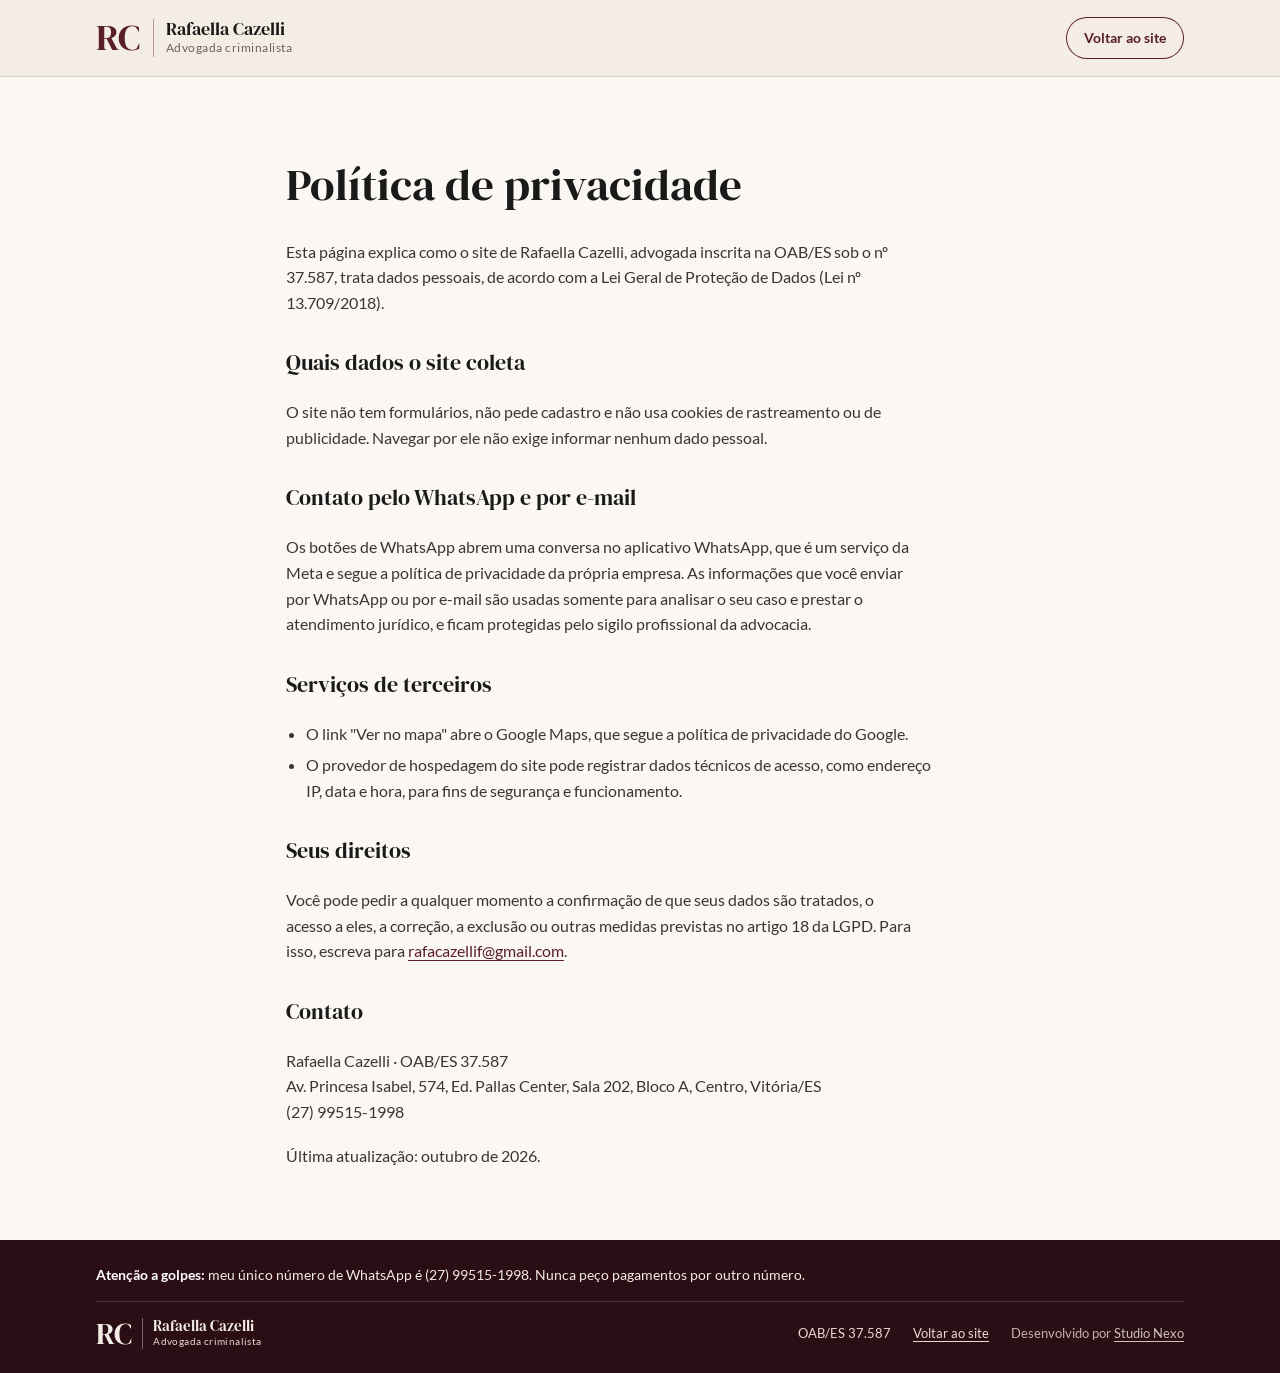
==== commit 98232fb8: "Adiciona o crédito "Desenvolvido por Studio Nexo" no rodapé Link para studionexo.dev.br nas duas pág" ====
--- a/privacidade.html
+++ b/privacidade.html
@@ -54,7 +54,7 @@
     <div class="wrap">
       <p class="footer-alert"><b>Atenção a golpes:</b> meu único número de WhatsApp é (27) 99515-1998. Nunca peço pagamentos por outro número.</p>
       <span class="lockup on-dark small"><strong>RC</strong><i></i><span><b>Rafaella Cazelli</b>Advogada criminalista</span></span>
-      <div class="footer-meta"><span>OAB/ES 37.587</span><a href="index.html">Voltar ao site</a></div>
+      <div class="footer-meta"><span>OAB/ES 37.587</span><a href="index.html">Voltar ao site</a><span class="credit">Desenvolvido por <a href="https://www.studionexo.dev.br/" target="_blank" rel="noopener">Studio Nexo</a></span></div>
     </div>
   </footer>
 </body>
--- a/assets/css/style.css
+++ b/assets/css/style.css
@@ -424,6 +424,9 @@
 .footer .wrap { display: flex; flex-wrap: wrap; justify-content: space-between; align-items: center; gap: 16px 24px; padding-block: 24px; }
 .footer-meta { display: flex; flex-wrap: wrap; gap: 4px 22px; }
 .footer-meta a { text-decoration: underline; text-underline-offset: 3px; }
+.credit { opacity: .8; transition: opacity .2s ease; }
+.credit:hover { opacity: 1; }
+.credit a { color: var(--cream); }
 .footer-alert {
   flex: 1 1 100%; margin: 0; padding-bottom: 16px; border-bottom: 1px solid rgba(243, 237, 228, 0.16);
   font-size: 14px; line-height: 1.5; color: var(--cream);
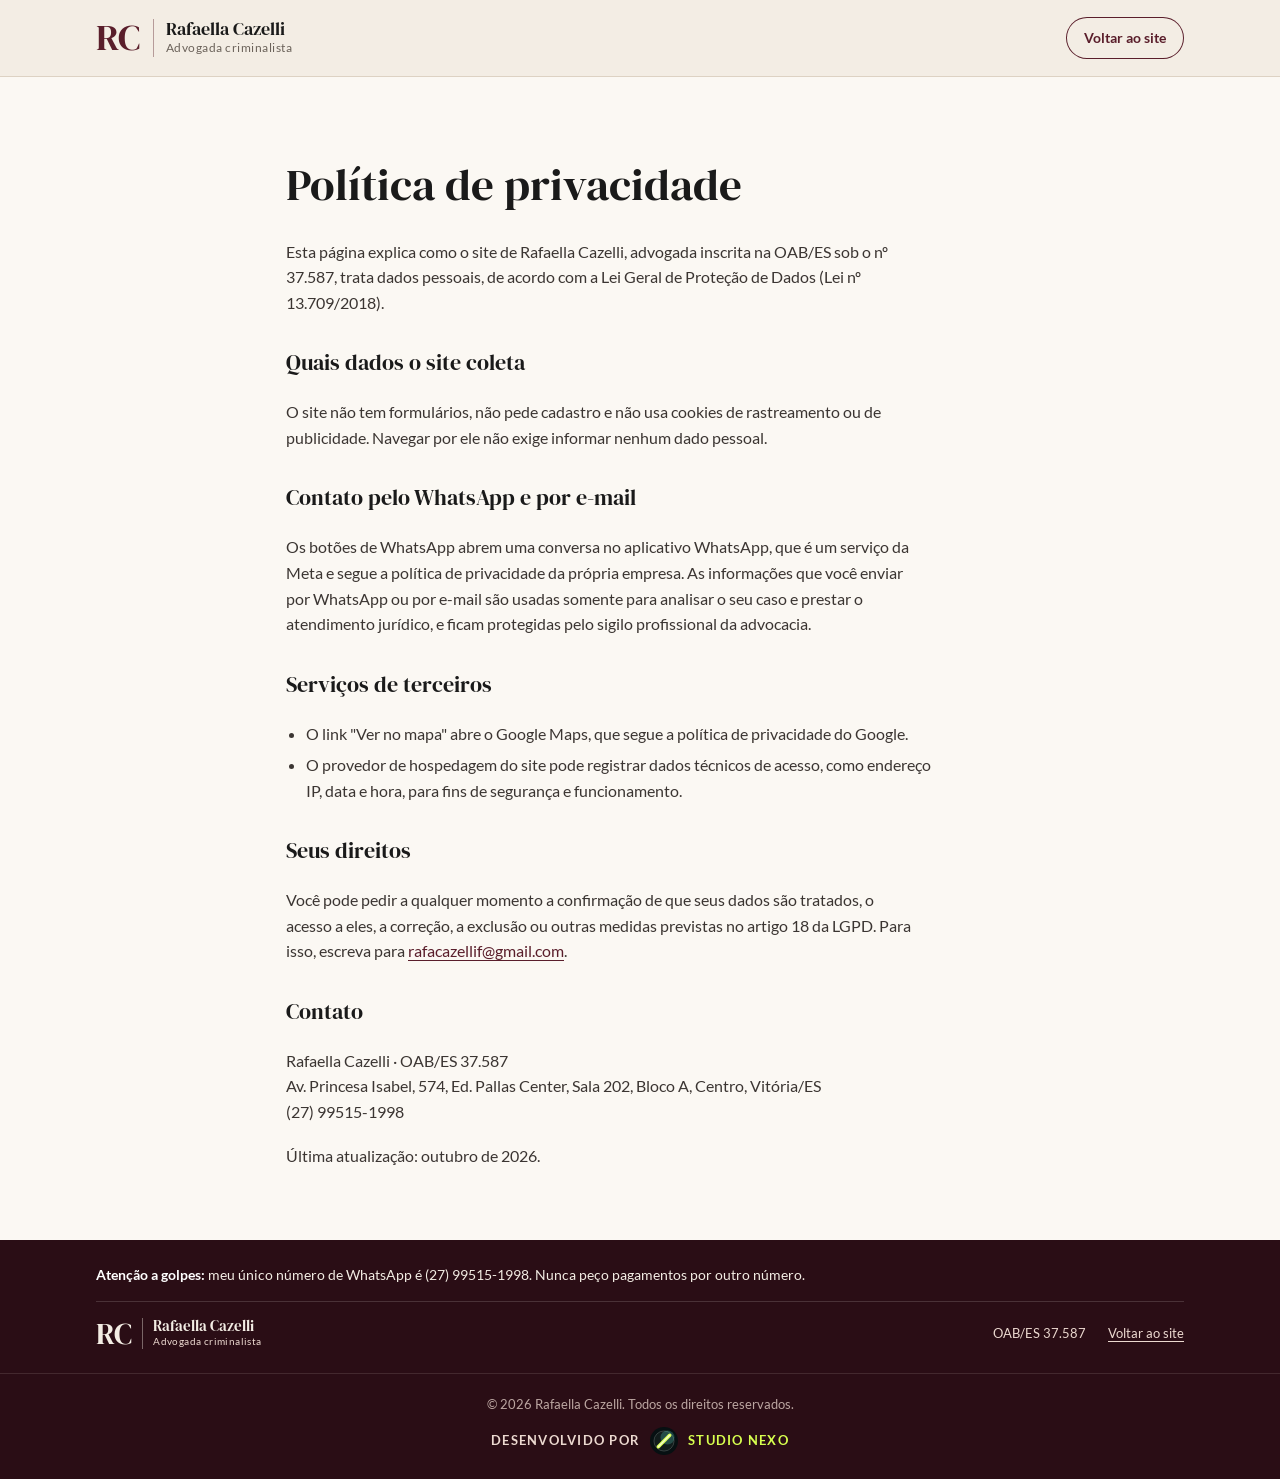
==== commit 2c85506f: "Rodapé com direitos autorais e crédito do Studio Nexo com logo Nova faixa no fim do rodapé, centrali" ====
--- a/privacidade.html
+++ b/privacidade.html
@@ -54,7 +54,11 @@
     <div class="wrap">
       <p class="footer-alert"><b>Atenção a golpes:</b> meu único número de WhatsApp é (27) 99515-1998. Nunca peço pagamentos por outro número.</p>
       <span class="lockup on-dark small"><strong>RC</strong><i></i><span><b>Rafaella Cazelli</b>Advogada criminalista</span></span>
-      <div class="footer-meta"><span>OAB/ES 37.587</span><a href="index.html">Voltar ao site</a><span class="credit">Desenvolvido por <a href="https://www.studionexo.dev.br/" target="_blank" rel="noopener">Studio Nexo</a></span></div>
+      <div class="footer-meta"><span>OAB/ES 37.587</span><a href="index.html">Voltar ao site</a></div>
+    </div>
+    <div class="footer-bottom">
+      <p class="copyright">© 2026 Rafaella Cazelli. Todos os direitos reservados.</p>
+      <a class="dev-credit" href="https://www.studionexo.dev.br/" target="_blank" rel="noopener"><span>Desenvolvido por</span><img src="assets/img/studio-nexo.svg" width="28" height="28" alt=""><b>Studio Nexo</b></a>
     </div>
   </footer>
 </body>
--- a/assets/css/style.css
+++ b/assets/css/style.css
@@ -424,9 +424,21 @@
 .footer .wrap { display: flex; flex-wrap: wrap; justify-content: space-between; align-items: center; gap: 16px 24px; padding-block: 24px; }
 .footer-meta { display: flex; flex-wrap: wrap; gap: 4px 22px; }
 .footer-meta a { text-decoration: underline; text-underline-offset: 3px; }
-.credit { opacity: .8; transition: opacity .2s ease; }
-.credit:hover { opacity: 1; }
-.credit a { color: var(--cream); }
+.footer-bottom {
+  display: grid; justify-items: center; gap: 12px; text-align: center;
+  padding: 20px max(var(--gutter), env(safe-area-inset-left, 0px)) calc(24px + env(safe-area-inset-bottom, 0px));
+  border-top: 1px solid rgba(243, 237, 228, 0.12);
+}
+.copyright { font-size: 13px; color: var(--blush); opacity: .75; }
+.dev-credit {
+  display: inline-flex; align-items: center; gap: 10px;
+  font-size: 12.5px; font-weight: 700; letter-spacing: 0.1em; text-transform: uppercase; color: var(--blush);
+  transition: opacity .2s ease;
+}
+.dev-credit img { width: 28px; height: 28px; transition: transform .35s var(--ease); }
+.dev-credit b { color: #d7ff4f; }
+.dev-credit:hover img { transform: rotate(-12deg) scale(1.06); }
+.dev-credit:focus-visible { outline-color: #d7ff4f; }
 .footer-alert {
   flex: 1 1 100%; margin: 0; padding-bottom: 16px; border-bottom: 1px solid rgba(243, 237, 228, 0.16);
   font-size: 14px; line-height: 1.5; color: var(--cream);
